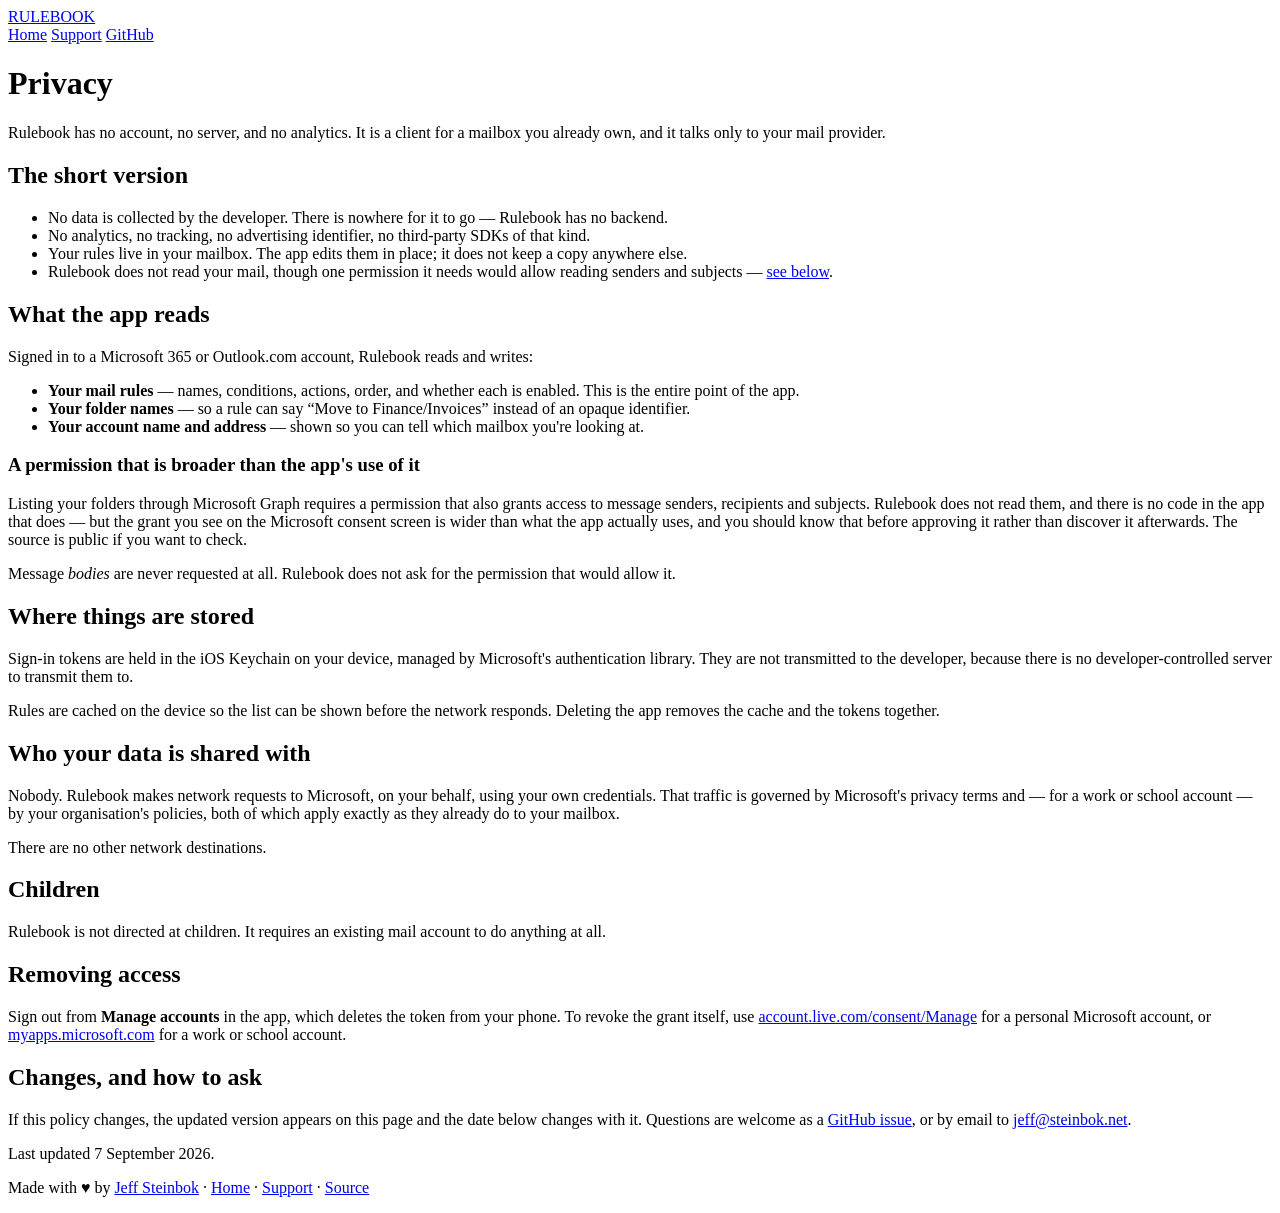
==== docs/privacy.html @ b0e775cf "Point the privacy summary at the broader folder permission Closes #10: Mail.ReadBasic is the narrowe" ====
<!DOCTYPE html>
<html lang="en">
<head>
<meta charset="UTF-8">
<meta name="viewport" content="width=device-width, initial-scale=1.0">
<title>Rulebook — Privacy</title>
<meta name="description" content="What Rulebook reads, what it never reads, and where it goes. No account, no analytics, no server.">
<meta property="og:title" content="Rulebook — Privacy">
<meta property="og:url" content="https://rulebook.steinbok.net/privacy.html">
<link rel="icon" type="image/png" href="icon.png">
<link rel="apple-touch-icon" href="icon.png">
<link rel="preconnect" href="https://fonts.googleapis.com">
<link rel="preconnect" href="https://fonts.gstatic.com" crossorigin>
<link href="https://fonts.googleapis.com/css2?family=Archivo:wght@400;600;700;900&display=swap" rel="stylesheet">
<link rel="stylesheet" href="style.css">
</head>
<body>

<nav>
  <div class="nav-inner">
    <a class="wordmark" href="./">RULEBOOK</a>
    <div class="nav-links">
      <a href="./">Home</a>
      <a href="./support.html">Support</a>
      <a href="https://github.com/JeffSteinbok/Rulebook">GitHub</a>
    </div>
  </div>
</nav>

<div class="container hero">
  <h1>Privacy</h1>
  <div class="rule"></div>
  <p class="lede">
    Rulebook has no account, no server, and no analytics. It is a client for a
    mailbox you already own, and it talks only to your mail provider.
  </p>
</div>

<section class="container">
  <h2>The short version</h2>
  <ul>
    <li>No data is collected by the developer. There is nowhere for it to go — Rulebook has no backend.</li>
    <li>No analytics, no tracking, no advertising identifier, no third-party SDKs of that kind.</li>
    <li>Your rules live in your mailbox. The app edits them in place; it does not keep a copy anywhere else.</li>
    <li>Rulebook does not read your mail, though one permission it needs would allow reading senders and subjects — <a href="#broader-permission">see below</a>.</li>
  </ul>
</section>

<section class="container">
  <h2>What the app reads</h2>
  <p>Signed in to a Microsoft 365 or Outlook.com account, Rulebook reads and writes:</p>
  <ul>
    <li><strong>Your mail rules</strong> — names, conditions, actions, order, and whether each is enabled. This is the entire point of the app.</li>
    <li><strong>Your folder names</strong> — so a rule can say “Move to Finance/Invoices” instead of an opaque identifier.</li>
    <li><strong>Your account name and address</strong> — shown so you can tell which mailbox you're looking at.</li>
  </ul>

  <h3 id="broader-permission">A permission that is broader than the app's use of it</h3>
  <p>
    Listing your folders through Microsoft Graph requires a permission that also
    grants access to message senders, recipients and subjects. Rulebook does not
    read them, and there is no code in the app that does — but the grant you see
    on the Microsoft consent screen is wider than what the app actually uses, and
    you should know that before approving it rather than discover it afterwards.
    The source is public if you want to check.
  </p>
  <p>
    Message <em>bodies</em> are never requested at all. Rulebook does not ask for
    the permission that would allow it.
  </p>
</section>

<section class="container">
  <h2>Where things are stored</h2>
  <p>
    Sign-in tokens are held in the iOS Keychain on your device, managed by
    Microsoft's authentication library. They are not transmitted to the developer,
    because there is no developer-controlled server to transmit them to.
  </p>
  <p>
    Rules are cached on the device so the list can be shown before the network
    responds. Deleting the app removes the cache and the tokens together.
  </p>
</section>

<section class="container">
  <h2>Who your data is shared with</h2>
  <p>
    Nobody. Rulebook makes network requests to Microsoft, on your behalf, using
    your own credentials. That traffic is governed by Microsoft's privacy terms
    and — for a work or school account — by your organisation's policies, both of
    which apply exactly as they already do to your mailbox.
  </p>
  <p>There are no other network destinations.</p>
</section>

<section class="container">
  <h2>Children</h2>
  <p>
    Rulebook is not directed at children. It requires an existing mail account to
    do anything at all.
  </p>
</section>

<section class="container">
  <h2>Removing access</h2>
  <p>
    Sign out from <strong>Manage accounts</strong> in the app, which deletes the
    token from your phone. To revoke the grant itself, use
    <a href="https://account.live.com/consent/Manage">account.live.com/consent/Manage</a>
    for a personal Microsoft account, or
    <a href="https://myapps.microsoft.com">myapps.microsoft.com</a> for a work or
    school account.
  </p>
</section>

<section class="container">
  <h2>Changes, and how to ask</h2>
  <p>
    If this policy changes, the updated version appears on this page and the date
    below changes with it. Questions are welcome as a
    <a href="https://github.com/JeffSteinbok/Rulebook/issues">GitHub issue</a>, or
    by email to <a href="mailto:jeff@steinbok.net">jeff@steinbok.net</a>.
  </p>
  <div class="note">
    <p>Last updated 7 September 2026.</p>
  </div>
</section>

<footer>
  <div class="container">
    <p>Made with ♥ by <a href="https://github.com/JeffSteinbok">Jeff Steinbok</a> ·
       <a href="./">Home</a> ·
       <a href="./support.html">Support</a> ·
       <a href="https://github.com/JeffSteinbok/Rulebook">Source</a></p>
  </div>
</footer>

</body>
</html>
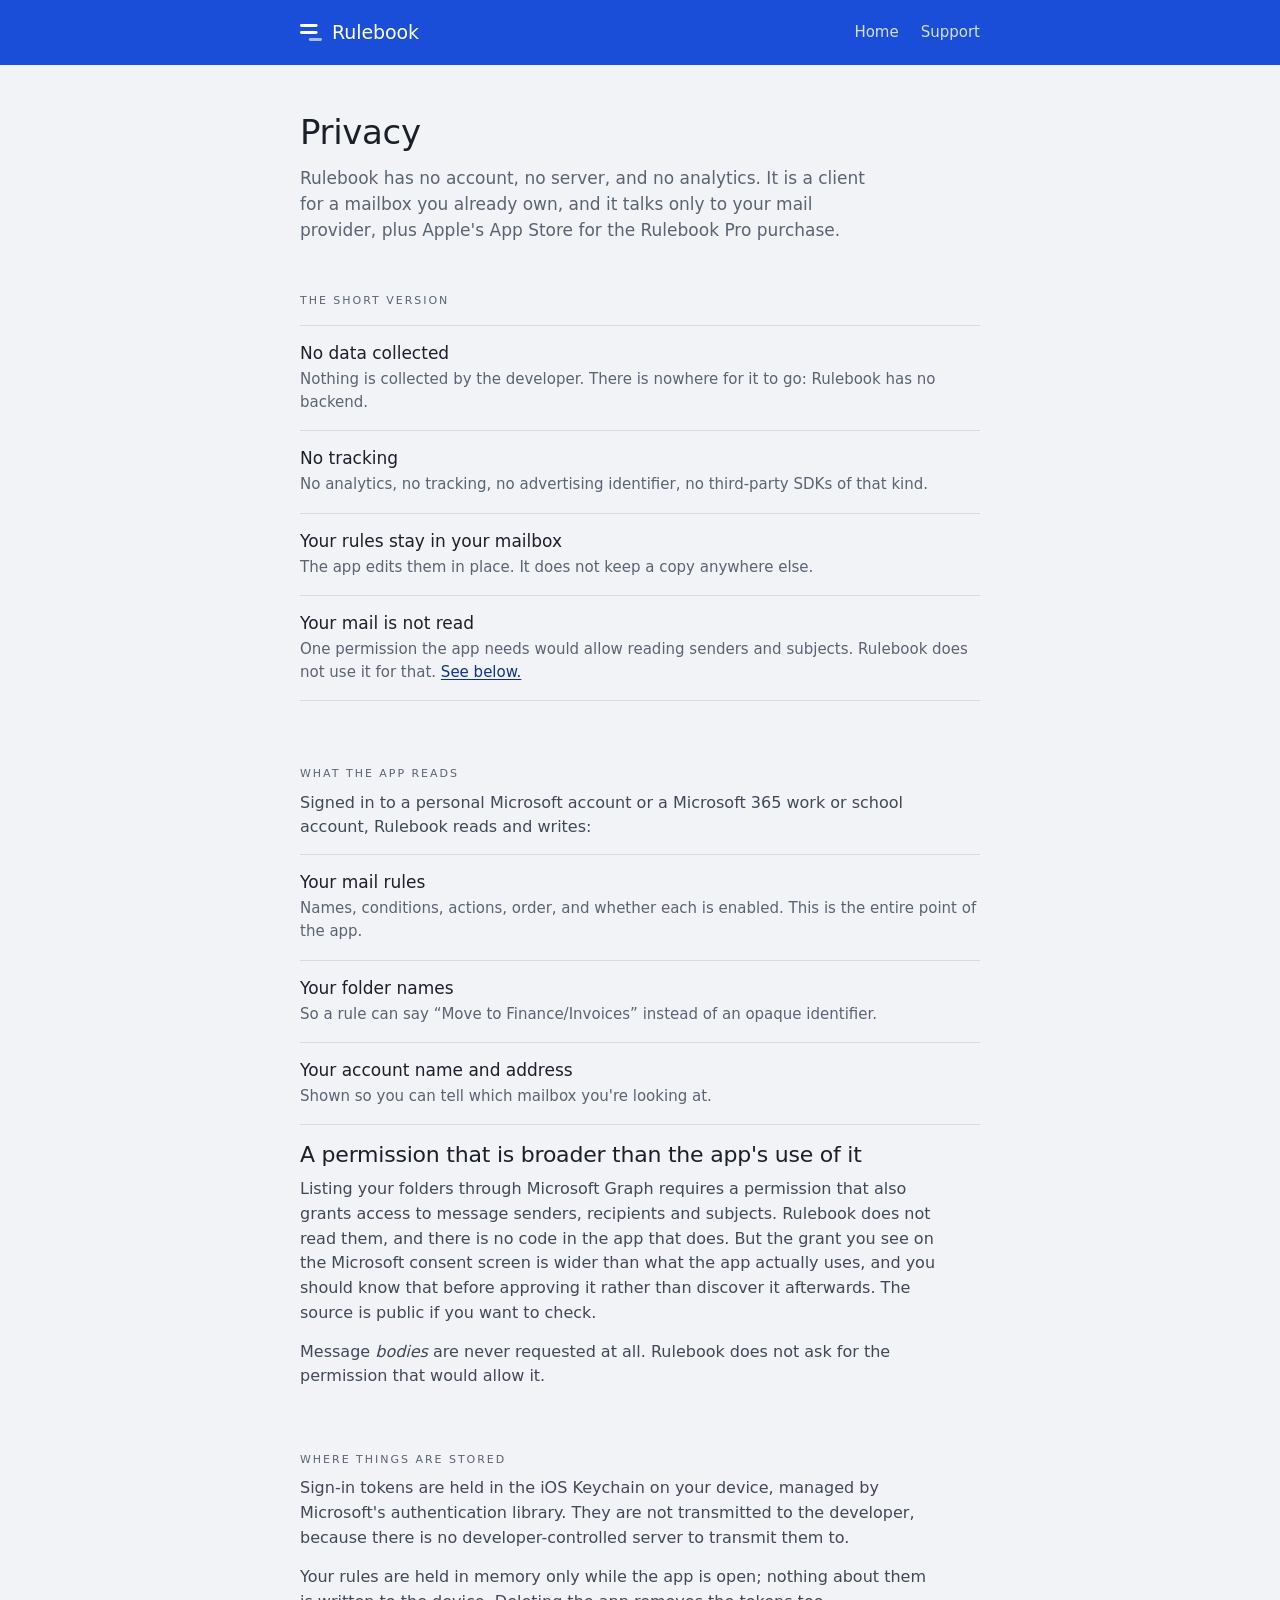
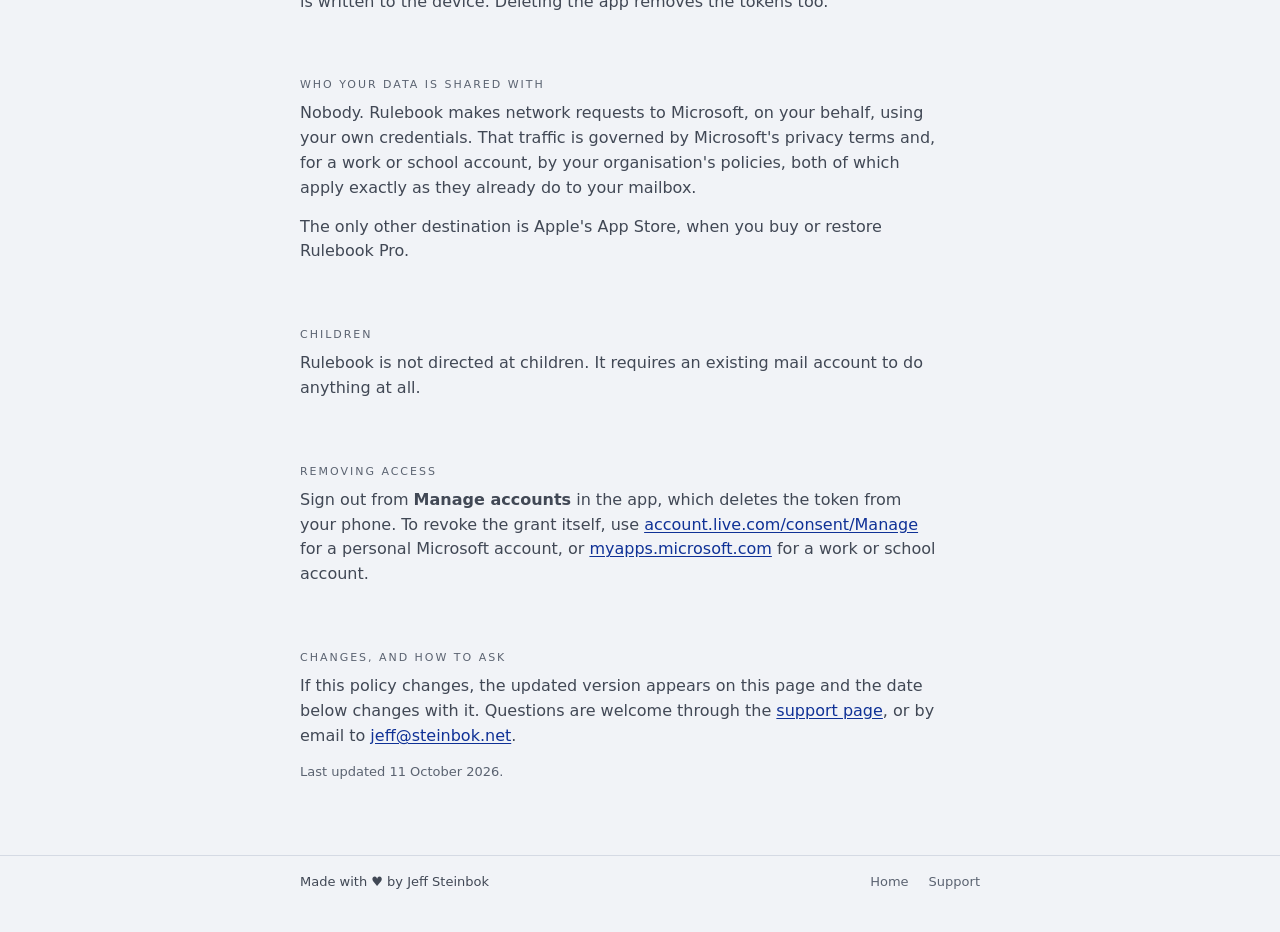
==== commit 9b6ab090: "Fix multi-account switching, tidy the rules list, and match the site to the app Switching mailboxes " ====
--- a/docs/privacy.html
+++ b/docs/privacy.html
@@ -3,63 +3,69 @@
 <head>
 <meta charset="UTF-8">
 <meta name="viewport" content="width=device-width, initial-scale=1.0">
-<title>Rulebook — Privacy</title>
+<title>Rulebook · Privacy</title>
 <meta name="description" content="What Rulebook reads, what it never reads, and where it goes. No account, no analytics, no server.">
-<meta property="og:title" content="Rulebook — Privacy">
+<meta property="og:title" content="Rulebook · Privacy">
 <meta property="og:url" content="https://rulebook.steinbok.net/privacy.html">
+<meta name="theme-color" content="#1A4ED8">
 <link rel="icon" type="image/png" href="icon.png">
 <link rel="apple-touch-icon" href="icon.png">
-<link rel="preconnect" href="https://fonts.googleapis.com">
-<link rel="preconnect" href="https://fonts.gstatic.com" crossorigin>
-<link href="https://fonts.googleapis.com/css2?family=Archivo:wght@400;600;700;900&display=swap" rel="stylesheet">
 <link rel="stylesheet" href="style.css">
 </head>
 <body>
 
-<nav>
-  <div class="nav-inner">
-    <a class="wordmark" href="./">RULEBOOK</a>
-    <div class="nav-links">
+<header class="band band-compact">
+  <div class="bar">
+    <a class="lockup" href="./"><svg class="glyph" viewBox="205 276 614 471" aria-hidden="true"><rect x="205" y="276" width="491" height="82" rx="41" fill="currentColor"/><rect x="205" y="470" width="491" height="82" rx="41" fill="currentColor"/><rect x="451" y="665" width="368" height="82" rx="41" fill="currentColor" fill-opacity="0.62"/></svg>Rulebook</a>
+    <nav class="bar-links">
       <a href="./">Home</a>
-      <a href="./support.html">Support</a>
-      <a href="https://github.com/JeffSteinbok/Rulebook">GitHub</a>
-    </div>
+      <a href="support.html">Support</a>
+    </nav>
   </div>
-</nav>
+</header>
 
-<div class="container hero">
+<main class="container">
+
+<div class="page-head">
   <h1>Privacy</h1>
-  <div class="rule"></div>
   <p class="lede">
     Rulebook has no account, no server, and no analytics. It is a client for a
-    mailbox you already own, and it talks only to your mail provider.
+    mailbox you already own, and it talks only to your mail provider, plus
+    Apple's App Store for the Rulebook Pro purchase.
   </p>
 </div>
 
-<section class="container">
-  <h2>The short version</h2>
-  <ul>
-    <li>No data is collected by the developer. There is nowhere for it to go — Rulebook has no backend.</li>
-    <li>No analytics, no tracking, no advertising identifier, no third-party SDKs of that kind.</li>
-    <li>Your rules live in your mailbox. The app edits them in place; it does not keep a copy anywhere else.</li>
-    <li>Rulebook does not read your mail, though one permission it needs would allow reading senders and subjects — <a href="#broader-permission">see below</a>.</li>
+<section>
+  <div class="section-header">The short version</div>
+  <ul class="rows">
+    <li><span class="row-title">No data collected</span>
+      <span class="row-body">Nothing is collected by the developer. There is nowhere for it to go: Rulebook has no backend.</span></li>
+    <li><span class="row-title">No tracking</span>
+      <span class="row-body">No analytics, no tracking, no advertising identifier, no third-party SDKs of that kind.</span></li>
+    <li><span class="row-title">Your rules stay in your mailbox</span>
+      <span class="row-body">The app edits them in place. It does not keep a copy anywhere else.</span></li>
+    <li><span class="row-title">Your mail is not read</span>
+      <span class="row-body">One permission the app needs would allow reading senders and subjects. Rulebook does not use it for that. <a href="#broader-permission">See below.</a></span></li>
   </ul>
 </section>
 
-<section class="container">
-  <h2>What the app reads</h2>
-  <p>Signed in to a Microsoft 365 or Outlook.com account, Rulebook reads and writes:</p>
-  <ul>
-    <li><strong>Your mail rules</strong> — names, conditions, actions, order, and whether each is enabled. This is the entire point of the app.</li>
-    <li><strong>Your folder names</strong> — so a rule can say “Move to Finance/Invoices” instead of an opaque identifier.</li>
-    <li><strong>Your account name and address</strong> — shown so you can tell which mailbox you're looking at.</li>
+<section>
+  <div class="section-header">What the app reads</div>
+  <p>Signed in to a personal Microsoft account or a Microsoft&nbsp;365 work or school account, Rulebook reads and writes:</p>
+  <ul class="rows">
+    <li><span class="row-title">Your mail rules</span>
+      <span class="row-body">Names, conditions, actions, order, and whether each is enabled. This is the entire point of the app.</span></li>
+    <li><span class="row-title">Your folder names</span>
+      <span class="row-body">So a rule can say “Move to Finance/Invoices” instead of an opaque identifier.</span></li>
+    <li><span class="row-title">Your account name and address</span>
+      <span class="row-body">Shown so you can tell which mailbox you're looking at.</span></li>
   </ul>
 
-  <h3 id="broader-permission">A permission that is broader than the app's use of it</h3>
+  <h2 id="broader-permission">A permission that is broader than the app's use of it</h2>
   <p>
     Listing your folders through Microsoft Graph requires a permission that also
     grants access to message senders, recipients and subjects. Rulebook does not
-    read them, and there is no code in the app that does — but the grant you see
+    read them, and there is no code in the app that does. But the grant you see
     on the Microsoft consent screen is wider than what the app actually uses, and
     you should know that before approving it rather than discover it afterwards.
     The source is public if you want to check.
@@ -70,40 +76,40 @@
   </p>
 </section>
 
-<section class="container">
-  <h2>Where things are stored</h2>
+<section>
+  <div class="section-header">Where things are stored</div>
   <p>
     Sign-in tokens are held in the iOS Keychain on your device, managed by
     Microsoft's authentication library. They are not transmitted to the developer,
     because there is no developer-controlled server to transmit them to.
   </p>
   <p>
-    Rules are cached on the device so the list can be shown before the network
-    responds. Deleting the app removes the cache and the tokens together.
+    Your rules are held in memory only while the app is open; nothing about
+    them is written to the device. Deleting the app removes the tokens too.
   </p>
 </section>
 
-<section class="container">
-  <h2>Who your data is shared with</h2>
+<section>
+  <div class="section-header">Who your data is shared with</div>
   <p>
     Nobody. Rulebook makes network requests to Microsoft, on your behalf, using
     your own credentials. That traffic is governed by Microsoft's privacy terms
-    and — for a work or school account — by your organisation's policies, both of
+    and, for a work or school account, by your organisation's policies, both of
     which apply exactly as they already do to your mailbox.
   </p>
-  <p>There are no other network destinations.</p>
+  <p>The only other destination is Apple's App Store, when you buy or restore Rulebook Pro.</p>
 </section>
 
-<section class="container">
-  <h2>Children</h2>
+<section>
+  <div class="section-header">Children</div>
   <p>
     Rulebook is not directed at children. It requires an existing mail account to
     do anything at all.
   </p>
 </section>
 
-<section class="container">
-  <h2>Removing access</h2>
+<section>
+  <div class="section-header">Removing access</div>
   <p>
     Sign out from <strong>Manage accounts</strong> in the app, which deletes the
     token from your phone. To revoke the grant itself, use
@@ -114,25 +120,24 @@
   </p>
 </section>
 
-<section class="container">
-  <h2>Changes, and how to ask</h2>
+<section>
+  <div class="section-header">Changes, and how to ask</div>
   <p>
     If this policy changes, the updated version appears on this page and the date
-    below changes with it. Questions are welcome as a
-    <a href="https://github.com/JeffSteinbok/Rulebook/issues">GitHub issue</a>, or
-    by email to <a href="mailto:jeff@steinbok.net">jeff@steinbok.net</a>.
+    below changes with it. Questions are welcome through the
+    <a href="support.html">support page</a>, or by email to
+    <a href="mailto:jeff@steinbok.net">jeff@steinbok.net</a>.
   </p>
-  <div class="note">
-    <p>Last updated 7 September 2026.</p>
-  </div>
+  <p class="caption">Last updated 11 October 2026.</p>
 </section>
+
+</main>
 
 <footer>
   <div class="container">
-    <p>Made with ♥ by <a href="https://github.com/JeffSteinbok">Jeff Steinbok</a> ·
-       <a href="./">Home</a> ·
-       <a href="./support.html">Support</a> ·
-       <a href="https://github.com/JeffSteinbok/Rulebook">Source</a></p>
+    <span class="made">Made with ♥ by Jeff Steinbok</span>
+    <a href="./">Home</a>
+    <a href="support.html">Support</a>
   </div>
 </footer>
 
--- a/docs/style.css
+++ b/docs/style.css
@@ -0,0 +1,179 @@
+/* Rulebook web styles. Every value here comes from the app's design tokens
+   (App/Rulebook/DesignTokens.swift) so the site reads as the same product:
+   the system font at regular weight, which is what the app renders, the light ground with hairline rows, small
+   tracked uppercase section headers, and an accent-blue header band. */
+
+:root {
+    color-scheme: light dark;
+    --accent: #1A4ED8;
+    --accent-600: #1540C0;
+    --accent-700: #0F3196;
+    --accent-wash: #EFF3FF;
+    --ground: #F1F3F7;
+    --surface: #FFFFFF;
+    --ink: #1B1F28;
+    --ink-80: #414855;
+    --ink-60: #5B6371;
+    --ink-40: #969EAE;
+    --hairline: #D5DAE4;
+    --fill: #E9ECF2;
+    --bar: rgba(241, 243, 247, 0.86);
+
+    --gutter: 20px;
+    --radius: 12px;
+    --column: 720px;
+    --mono: ui-monospace, 'SF Mono', Menlo, monospace;
+}
+
+@media (prefers-color-scheme: dark) {
+    :root {
+        --accent: #3B6AE8;
+        --accent-600: #5C86F7;
+        --accent-700: #9DB9FC;
+        --accent-wash: #1A2340;
+        --ground: #12151C;
+        --surface: #1C2027;
+        --ink: #F2F4F8;
+        --ink-80: #C9CED7;
+        --ink-60: #A7ADB8;
+        --ink-40: #626A78;
+        --hairline: #2C313A;
+        --fill: #22262E;
+        --bar: rgba(18, 21, 28, 0.86);
+    }
+}
+
+* { margin: 0; padding: 0; box-sizing: border-box; }
+html { scroll-behavior: smooth; -webkit-text-size-adjust: 100%; }
+
+body {
+    font-family: -apple-system, BlinkMacSystemFont, 'SF Pro Text', system-ui, 'Segoe UI', Roboto, sans-serif;
+    font-weight: 400;
+    font-size: 16px;
+    line-height: 1.55;
+    background: var(--ground);
+    color: var(--ink);
+    -webkit-font-smoothing: antialiased;
+}
+
+a { color: var(--accent-700); text-decoration: underline; text-underline-offset: 2px; }
+a:hover { text-decoration-thickness: 2px; }
+strong { font-weight: 600; }
+code { font-family: var(--mono); font-size: 0.875em; }
+
+.container { max-width: var(--column); margin: 0 auto; padding: 0 var(--gutter); }
+
+/* ── Band: one accent-blue header, like the app's gate screen. The bar
+   (lockup + links) lives inside it, so there is one header, not two. ── */
+.band { background: var(--accent); color: #fff; }
+.bar {
+    max-width: var(--column); margin: 0 auto; padding: 18px var(--gutter);
+    display: flex; align-items: center; gap: 16px;
+}
+.lockup {
+    display: inline-flex; align-items: center; gap: 10px;
+    font-weight: 400; font-size: 19px; letter-spacing: -0.005em;
+    color: #fff; text-decoration: none;
+}
+.glyph { width: 22px; height: auto; flex: none; }
+.bar-links { margin-left: auto; display: flex; gap: 22px; font-size: 15px; font-weight: 400; }
+.bar-links a { color: rgba(255, 255, 255, 0.82); text-decoration: none; }
+.bar-links a:hover { color: #fff; }
+
+.hero { max-width: var(--column); margin: 0 auto; padding: 40px var(--gutter) 56px; }
+.hero h1 {
+    font-weight: 400; font-size: clamp(32px, 6.4vw, 46px);
+    line-height: 1.12; letter-spacing: -0.015em;
+}
+.hero-accounts {
+    margin-top: 18px; max-width: 32rem;
+    font-size: 16px; color: rgba(255, 255, 255, 0.82);
+}
+.hero .btn { margin-top: 32px; flex: none; min-width: 240px; }
+
+/* ── Buttons: PrimaryButton and the gate's white pair. ── */
+.btn {
+    display: inline-flex; align-items: center; justify-content: space-between; gap: 16px;
+    min-height: 48px; padding: 12px var(--gutter);
+    border-radius: var(--radius); border: 1px solid transparent;
+    font-weight: 400; font-size: 17px; text-decoration: none;
+    flex: 1 1 200px;
+}
+.btn::after { content: "›"; font-size: 22px; line-height: 1; }
+.btn-white::after, .btn-primary::after { content: "→"; font-size: 18px; }
+.btn-primary { background: var(--accent); color: #fff; }
+.btn-primary:hover { background: var(--accent-600); }
+.btn-secondary { border-color: var(--hairline); color: var(--ink); background: transparent; }
+.btn-secondary:hover { background: var(--fill); }
+.btn-white { background: #fff; color: #1A4ED8; }
+.btn-white:hover { background: rgba(255, 255, 255, 0.86); }
+.btn-outline { border-color: rgba(255, 255, 255, 0.6); color: #fff; }
+.btn-outline:hover { background: rgba(255, 255, 255, 0.14); }
+.btn-row { display: flex; flex-wrap: wrap; gap: 12px; margin-top: 24px; }
+
+/* ── Page title, for the inner pages. ── */
+.page-head { padding: 48px 0 8px; }
+.page-head h1 { font-size: 34px; font-weight: 400; letter-spacing: -0.01em; line-height: 1.15; }
+.page-head .lede { margin-top: 12px; font-size: 17px; color: var(--ink-60); max-width: 36rem; }
+
+/* ── Sections: a small tracked header, then rows. ── */
+section { padding: 40px 0 8px; }
+.section-header {
+    font-size: 11px; font-weight: 400; text-transform: uppercase;
+    letter-spacing: 0.18em; color: var(--ink-60);
+    padding-bottom: 8px;
+}
+section h2 {
+    font-size: 22px; font-weight: 400; letter-spacing: -0.01em; line-height: 1.25;
+    margin-bottom: 8px;
+}
+section > p, .container > p { color: var(--ink-80); max-width: 40rem; margin-bottom: 14px; }
+.intro { font-size: 17px; }
+
+/* Rows: hairline above each, like a plain List. */
+.rows { list-style: none; margin: 8px 0 16px; border-bottom: 1px solid var(--hairline); }
+.rows > li, .rows > div {
+    padding: 16px 0; border-top: 1px solid var(--hairline);
+}
+.row-title { display: block; font-size: 17px; font-weight: 400; line-height: 1.3; color: var(--ink); }
+.row-body { display: block; margin-top: 4px; font-size: 15px; color: var(--ink-60); }
+.row-body p + p { margin-top: 8px; }
+.row-meta {
+    display: inline-block; margin-top: 2px;
+    font-size: 13px; font-weight: 400; color: var(--ink-60);
+}
+.row-code { font-family: var(--mono); font-size: 14px; color: var(--accent-700); }
+
+/* Plain bulleted copy inside a row body. */
+.row-body ul { margin: 8px 0 0 18px; }
+.row-body li { margin-bottom: 6px; }
+
+/* The state pill, used to mark Pro. */
+.pill {
+    display: inline-block; vertical-align: 2px; margin-left: 8px;
+    padding: 3px 9px; border-radius: 999px;
+    font-size: 11px; font-weight: 400; letter-spacing: 0.1em; text-transform: uppercase;
+    background: var(--accent); color: #fff;
+}
+.pill-hollow { background: transparent; color: var(--ink-80); box-shadow: inset 0 0 0 1.5px var(--ink-40); }
+
+/* Footnote-sized aside, no box. */
+.caption { font-size: 13px; color: var(--ink-60); margin: 8px 0 16px; max-width: 40rem; }
+
+footer {
+    margin-top: 48px; border-top: 1px solid var(--hairline);
+    padding: 16px 0 40px;
+    font-size: 13px; font-weight: 400; color: var(--ink-80);
+}
+footer .container { display: flex; flex-wrap: wrap; gap: 8px 20px; }
+footer a { color: var(--ink-60); text-decoration: none; }
+footer a:hover { color: var(--ink); }
+footer .made { margin-right: auto; }
+
+@media (max-width: 560px) {
+    .bar-links { gap: 16px; font-size: 14px; }
+    .hero { padding-top: 28px; padding-bottom: 44px; }
+    .hero .btn { width: 100%; }
+    .page-head { padding-top: 36px; }
+    .page-head h1 { font-size: 30px; }
+}
